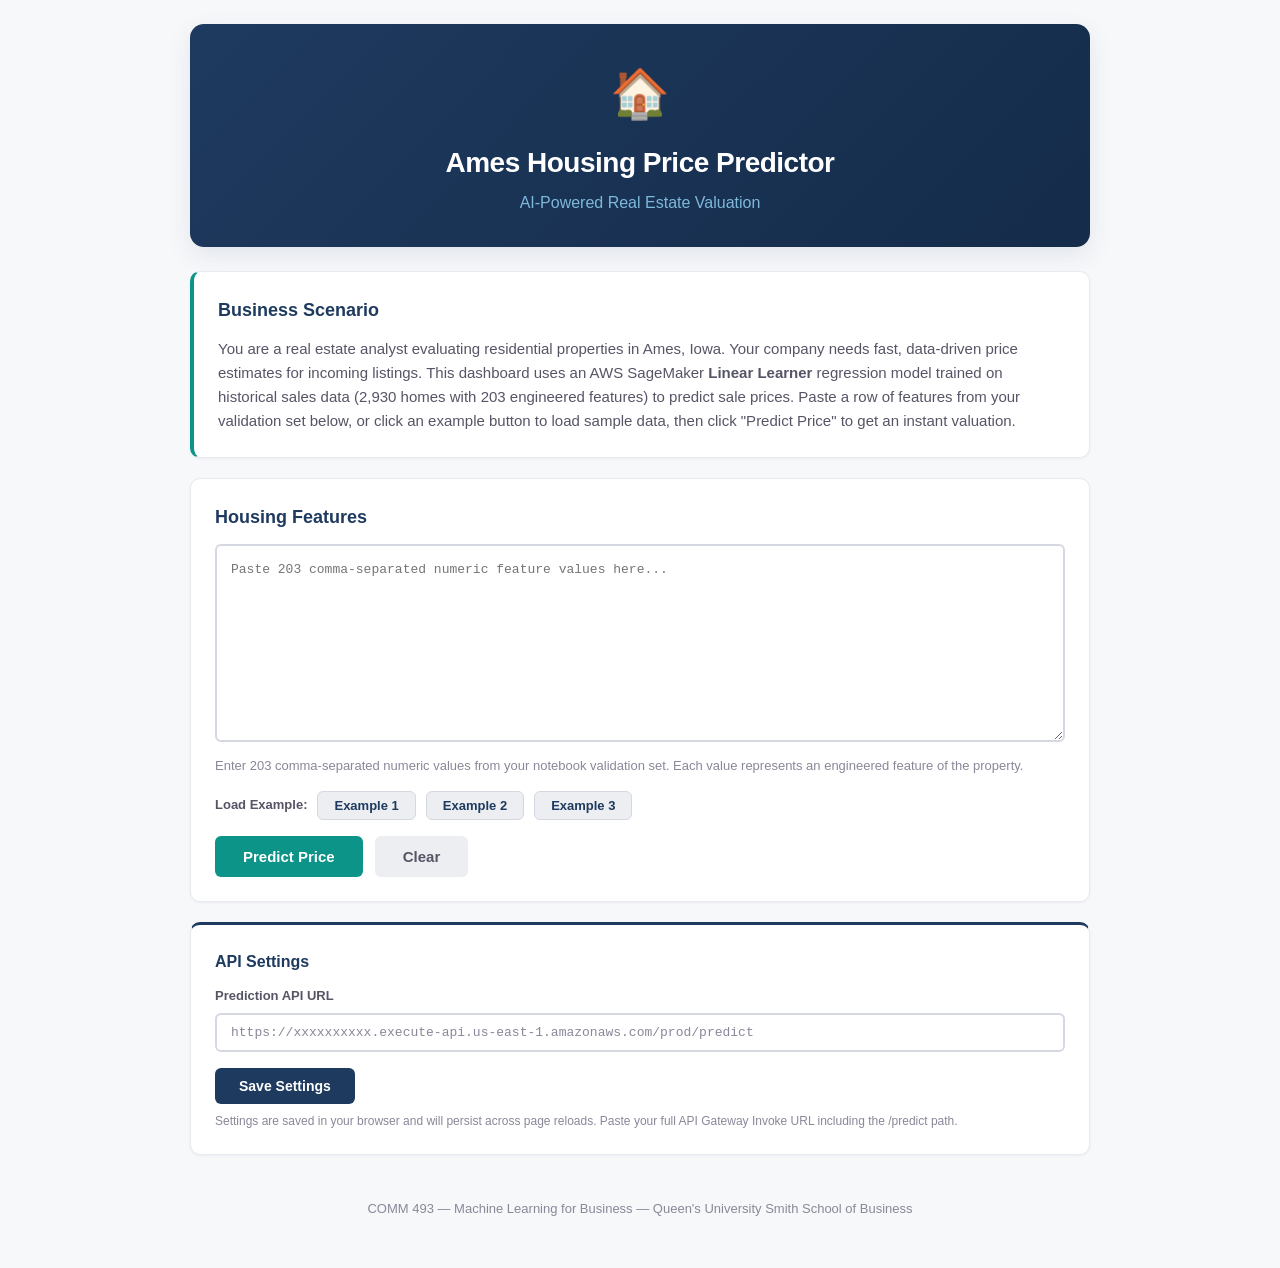
==== WEB/LINEAR_LEARNER/HTML-JS-CSS/index.html @ 484bcf17 "UPDATED REPOSITORY" ====
<!DOCTYPE html>
<html lang="en">
<head>
  <meta charset="UTF-8">
  <meta name="viewport" content="width=device-width, initial-scale=1.0">
  <title>Ames Housing Price Predictor</title>
  <link rel="stylesheet" href="style.css">
</head>
<body>

  <div class="dashboard">

    <!-- ========== Header ========== -->
    <header class="header">
      <div class="header-icon">&#127968;</div>
      <h1>Ames Housing Price Predictor</h1>
      <p class="tagline">AI-Powered Real Estate Valuation</p>
    </header>

    <!-- ========== Scenario Card ========== -->
    <div class="card scenario-card">
      <h2 class="card-title">Business Scenario</h2>
      <p>
        You are a real estate analyst evaluating residential properties in Ames, Iowa.
        Your company needs fast, data-driven price estimates for incoming listings.
        This dashboard uses an AWS SageMaker <strong>Linear Learner</strong> regression model
        trained on historical sales data (2,930 homes with 203 engineered features) to predict
        sale prices. Paste a row of features from your validation set below, or click an
        example button to load sample data, then click "Predict Price" to get an instant valuation.
      </p>
    </div>

    <!-- ========== Input Section ========== -->
    <div class="card input-section">
      <h2 class="card-title">Housing Features</h2>
      <textarea id="featureInput" rows="8" placeholder="Paste 203 comma-separated numeric feature values here..."></textarea>
      <p class="textarea-hint">Enter 203 comma-separated numeric values from your notebook validation set. Each value represents an engineered feature of the property.</p>

      <div class="example-row">
        <span class="example-label">Load Example:</span>
        <button class="btn btn-example" data-example="1">Example 1</button>
        <button class="btn btn-example" data-example="2">Example 2</button>
        <button class="btn btn-example" data-example="3">Example 3</button>
      </div>

      <div class="button-row">
        <button id="predictBtn" class="btn btn-primary">Predict Price</button>
        <button id="clearBtn" class="btn btn-secondary">Clear</button>
      </div>
    </div>

    <!-- ========== Progress Indicator ========== -->
    <div id="progressIndicator" class="progress-indicator">
      <div class="progress-step" id="progressStep1">
        <div class="step-icon">1</div>
        <div class="step-text">Sending Features</div>
      </div>
      <div class="progress-connector"></div>
      <div class="progress-step" id="progressStep2">
        <div class="step-icon">2</div>
        <div class="step-text">Predicting Price</div>
      </div>
    </div>

    <!-- ========== Results Area ========== -->
    <div id="resultsArea">
      <div id="resultPanel" class="card result-card">
        <h2 class="panel-title">Prediction Result</h2>
        <div id="predictionResult"></div>
      </div>
    </div>

    <!-- ========== Settings Section ========== -->
    <div class="card settings-card">
      <h2 class="card-title">API Settings</h2>

      <div class="setting-group">
        <label for="predictUrl">Prediction API URL</label>
        <!-- INSTRUCTION: Paste your API Gateway Invoke URL here (ending with /predict) -->
        <input type="text" id="predictUrl"
               placeholder="https://xxxxxxxxxx.execute-api.us-east-1.amazonaws.com/prod/predict">
      </div>

      <div class="settings-button-row">
        <button id="saveSettingsBtn" class="btn btn-save">Save Settings</button>
      </div>
      <p class="settings-hint">
        Settings are saved in your browser and will persist across page reloads.
        Paste your full API Gateway Invoke URL including the /predict path.
      </p>
    </div>

    <!-- ========== Footer ========== -->
    <footer class="footer">
      <p>COMM 493 &mdash; Machine Learning for Business &mdash; Queen's University Smith School of Business</p>
    </footer>

  </div>

  <script src="script.js"></script>
</body>
</html>
---- WEB/LINEAR_LEARNER/HTML-JS-CSS/style.css ----
/*
  Ames Housing Price Predictor
  Professional dashboard design system for house price prediction.
*/

/* ============================================================
   CSS Custom Properties (Design Tokens)
   ============================================================ */
:root {
    --brand: #1E3A5F;
    --brand-dark: #152C4A;
    --accent: #0D9488;
    --accent-hover: #0A7A70;
    --surface: #F7F8FA;
    --surface-dark: #ECEEF2;
    --positive: #2E7D32;
    --positive-bg: #E8F5E9;
    --text-primary: #1A1A2E;
    --text-secondary: #555566;
    --text-light: #888899;
    --border: #D5D8E0;
    --border-light: #E8EAF0;
    --white: #FFFFFF;
    --price-color: #1B5E20;
    --price-bg: #E8F5E9;
    --error: #C62828;
    --error-bg: #FFEBEE;
    --shadow-sm: 0 1px 3px rgba(30, 58, 95, 0.06);
    --shadow-md: 0 4px 12px rgba(30, 58, 95, 0.08);
    --shadow-lg: 0 8px 24px rgba(30, 58, 95, 0.1);
    --radius-sm: 6px;
    --radius-md: 10px;
    --radius-lg: 14px;
}

/* ============================================================
   Base Styles
   ============================================================ */
* {
    box-sizing: border-box;
    margin: 0;
    padding: 0;
}

body {
    background-color: var(--surface);
    font-family: "Segoe UI", "Helvetica Neue", Helvetica, Arial, sans-serif;
    color: var(--text-primary);
    line-height: 1.6;
    padding: 24px 16px;
}

/* ============================================================
   Layout
   ============================================================ */
.dashboard {
    max-width: 900px;
    margin: 0 auto;
}

/* ============================================================
   Header
   ============================================================ */
.header {
    text-align: center;
    padding: 32px 24px;
    background: linear-gradient(135deg, var(--brand), var(--brand-dark));
    color: var(--white);
    border-radius: var(--radius-lg);
    box-shadow: var(--shadow-lg);
    margin-bottom: 24px;
}

.header-icon {
    font-size: 48px;
    margin-bottom: 8px;
}

.header h1 {
    font-size: 28px;
    font-weight: 700;
    letter-spacing: -0.5px;
    margin-bottom: 4px;
}

.header .tagline {
    font-size: 16px;
    color: #7EB8DA;
    font-weight: 400;
}

/* ============================================================
   Cards (shared)
   ============================================================ */
.card {
    background: var(--white);
    border-radius: var(--radius-md);
    box-shadow: var(--shadow-sm);
    border: 1px solid var(--border-light);
    padding: 24px;
    margin-bottom: 20px;
}

.card-title {
    font-size: 18px;
    font-weight: 600;
    color: var(--brand);
    margin-bottom: 12px;
}

/* ============================================================
   Scenario Card
   ============================================================ */
.scenario-card {
    border-left: 4px solid var(--accent);
}

.scenario-card p {
    color: var(--text-secondary);
    font-size: 15px;
}

/* ============================================================
   Input Section
   ============================================================ */
.input-section textarea {
    width: 100%;
    min-height: 160px;
    padding: 14px;
    font-family: "Segoe UI Mono", "SF Mono", "Consolas", monospace;
    font-size: 13px;
    line-height: 1.6;
    color: var(--text-primary);
    border: 2px solid var(--border);
    border-radius: var(--radius-sm);
    resize: vertical;
    transition: border-color 0.2s ease;
}

.input-section textarea:focus {
    outline: none;
    border-color: var(--accent);
}

.input-section .textarea-hint {
    font-size: 13px;
    color: var(--text-light);
    margin-top: 6px;
}

.example-row {
    display: flex;
    align-items: center;
    gap: 10px;
    margin-top: 14px;
    flex-wrap: wrap;
}

.example-label {
    font-size: 13px;
    font-weight: 600;
    color: var(--text-secondary);
}

.button-row {
    display: flex;
    gap: 12px;
    margin-top: 16px;
}

/* ============================================================
   Buttons
   ============================================================ */
.btn {
    padding: 12px 28px;
    font-size: 15px;
    font-weight: 600;
    border: none;
    border-radius: var(--radius-sm);
    cursor: pointer;
    transition: background-color 0.2s ease, transform 0.1s ease;
}

.btn:active {
    transform: scale(0.98);
}

.btn:disabled {
    opacity: 0.6;
    cursor: not-allowed;
    transform: none;
}

.btn-primary {
    background-color: var(--accent);
    color: var(--white);
}

.btn-primary:hover:not(:disabled) {
    background-color: var(--accent-hover);
}

.btn-secondary {
    background-color: var(--surface-dark);
    color: var(--text-secondary);
}

.btn-secondary:hover:not(:disabled) {
    background-color: var(--border);
}

.btn-example {
    padding: 6px 16px;
    font-size: 13px;
    font-weight: 600;
    background-color: var(--surface-dark);
    color: var(--brand);
    border: 1px solid var(--border);
}

.btn-example:hover {
    background-color: var(--border);
}

/* ============================================================
   Progress Indicator
   ============================================================ */
.progress-indicator {
    display: none;
    align-items: center;
    justify-content: center;
    gap: 0;
    padding: 20px 24px;
    margin-bottom: 20px;
    background: var(--white);
    border-radius: var(--radius-md);
    box-shadow: var(--shadow-sm);
    border: 1px solid var(--border-light);
}

.progress-step {
    display: flex;
    align-items: center;
    gap: 10px;
    opacity: 0.4;
    transition: opacity 0.3s ease;
}

.progress-step.active {
    opacity: 1;
}

.progress-step.completed {
    opacity: 0.7;
}

.step-icon {
    width: 32px;
    height: 32px;
    border-radius: 50%;
    background-color: var(--border);
    color: var(--white);
    font-size: 14px;
    font-weight: 700;
    display: flex;
    align-items: center;
    justify-content: center;
    transition: background-color 0.3s ease;
}

.progress-step.active .step-icon {
    background-color: var(--accent);
    animation: pulse 1.5s infinite;
}

.progress-step.completed .step-icon {
    background-color: var(--positive);
}

.step-text {
    font-size: 14px;
    font-weight: 600;
    color: var(--text-secondary);
}

.progress-step.active .step-text {
    color: var(--text-primary);
}

.progress-connector {
    width: 40px;
    height: 2px;
    background-color: var(--border);
    margin: 0 12px;
    transition: background-color 0.3s ease;
}

.progress-connector.filled {
    background-color: var(--positive);
}

@keyframes pulse {
    0%, 100% { box-shadow: 0 0 0 0 rgba(13, 148, 136, 0.3); }
    50% { box-shadow: 0 0 0 8px rgba(13, 148, 136, 0); }
}

/* ============================================================
   Results Area
   ============================================================ */
#resultsArea {
    display: none;
}

.result-card {
    border-top: 3px solid var(--positive);
}

.panel-title {
    font-size: 18px;
    font-weight: 600;
    color: var(--brand);
    margin-bottom: 16px;
    padding-bottom: 10px;
    border-bottom: 2px solid var(--border-light);
}

/* ============================================================
   Price Display
   ============================================================ */
.price-display {
    text-align: center;
    padding: 32px 24px;
    background: var(--price-bg);
    border-radius: var(--radius-md);
    margin-bottom: 20px;
}

.price-label {
    font-size: 14px;
    font-weight: 600;
    text-transform: uppercase;
    letter-spacing: 1px;
    color: var(--text-secondary);
    margin-bottom: 8px;
}

.price-value {
    font-size: 48px;
    font-weight: 700;
    color: var(--price-color);
    line-height: 1.2;
}

/* ============================================================
   Result Details
   ============================================================ */
.result-details {
    display: flex;
    gap: 16px;
    flex-wrap: wrap;
}

.detail-item {
    flex: 1;
    min-width: 150px;
    background: var(--surface);
    border-radius: var(--radius-sm);
    padding: 14px 16px;
    border: 1px solid var(--border-light);
}

.detail-label {
    display: block;
    font-size: 11px;
    font-weight: 600;
    text-transform: uppercase;
    letter-spacing: 0.5px;
    color: var(--text-light);
    margin-bottom: 4px;
}

.detail-value {
    display: block;
    font-size: 16px;
    font-weight: 600;
    color: var(--text-primary);
}

/* ============================================================
   Settings Section
   ============================================================ */
.settings-card {
    border-top: 3px solid var(--brand);
}

.settings-card .card-title {
    font-size: 16px;
}

.setting-group {
    margin-bottom: 16px;
}

.setting-group:last-of-type {
    margin-bottom: 0;
}

.setting-group label {
    display: block;
    font-size: 13px;
    font-weight: 600;
    color: var(--text-secondary);
    margin-bottom: 6px;
}

.setting-group input[type="text"] {
    width: 100%;
    padding: 10px 14px;
    font-family: "Segoe UI Mono", "SF Mono", "Consolas", monospace;
    font-size: 13px;
    color: var(--text-primary);
    border: 2px solid var(--border);
    border-radius: var(--radius-sm);
    transition: border-color 0.2s ease;
}

.setting-group input[type="text"]:focus {
    outline: none;
    border-color: var(--accent);
}

.setting-group input[type="text"]::placeholder {
    color: var(--text-light);
}

.settings-button-row {
    margin-top: 16px;
}

.btn-save {
    background-color: var(--brand);
    color: var(--white);
    padding: 10px 24px;
    font-size: 14px;
}

.btn-save:hover:not(:disabled) {
    background-color: var(--brand-dark);
}

.btn-saved {
    background-color: var(--positive) !important;
}

.settings-hint {
    font-size: 12px;
    color: var(--text-light);
    margin-top: 8px;
    line-height: 1.5;
}

/* ============================================================
   Footer
   ============================================================ */
.footer {
    text-align: center;
    padding: 24px;
    color: var(--text-light);
    font-size: 13px;
}

/* ============================================================
   Utility Classes
   ============================================================ */
.loading {
    text-align: center;
    color: var(--text-light);
    font-style: italic;
    padding: 20px;
}

.error-message {
    color: var(--error);
    background-color: var(--error-bg);
    padding: 12px 16px;
    border-radius: var(--radius-sm);
    font-size: 14px;
}

.no-results {
    text-align: center;
    color: var(--text-light);
    padding: 20px;
}

/* ============================================================
   Responsive Design
   ============================================================ */
@media (max-width: 640px) {
    body {
        padding: 12px 8px;
    }

    .header {
        padding: 24px 16px;
    }

    .header h1 {
        font-size: 22px;
    }

    .price-value {
        font-size: 36px;
    }

    .result-details {
        flex-direction: column;
    }

    .detail-item {
        min-width: 100%;
    }

    .button-row {
        flex-direction: column;
    }

    .btn {
        width: 100%;
        text-align: center;
    }

    .example-row {
        flex-direction: column;
        align-items: flex-start;
    }

    .progress-indicator {
        flex-wrap: wrap;
        gap: 8px;
    }

    .progress-connector {
        display: none;
    }
}
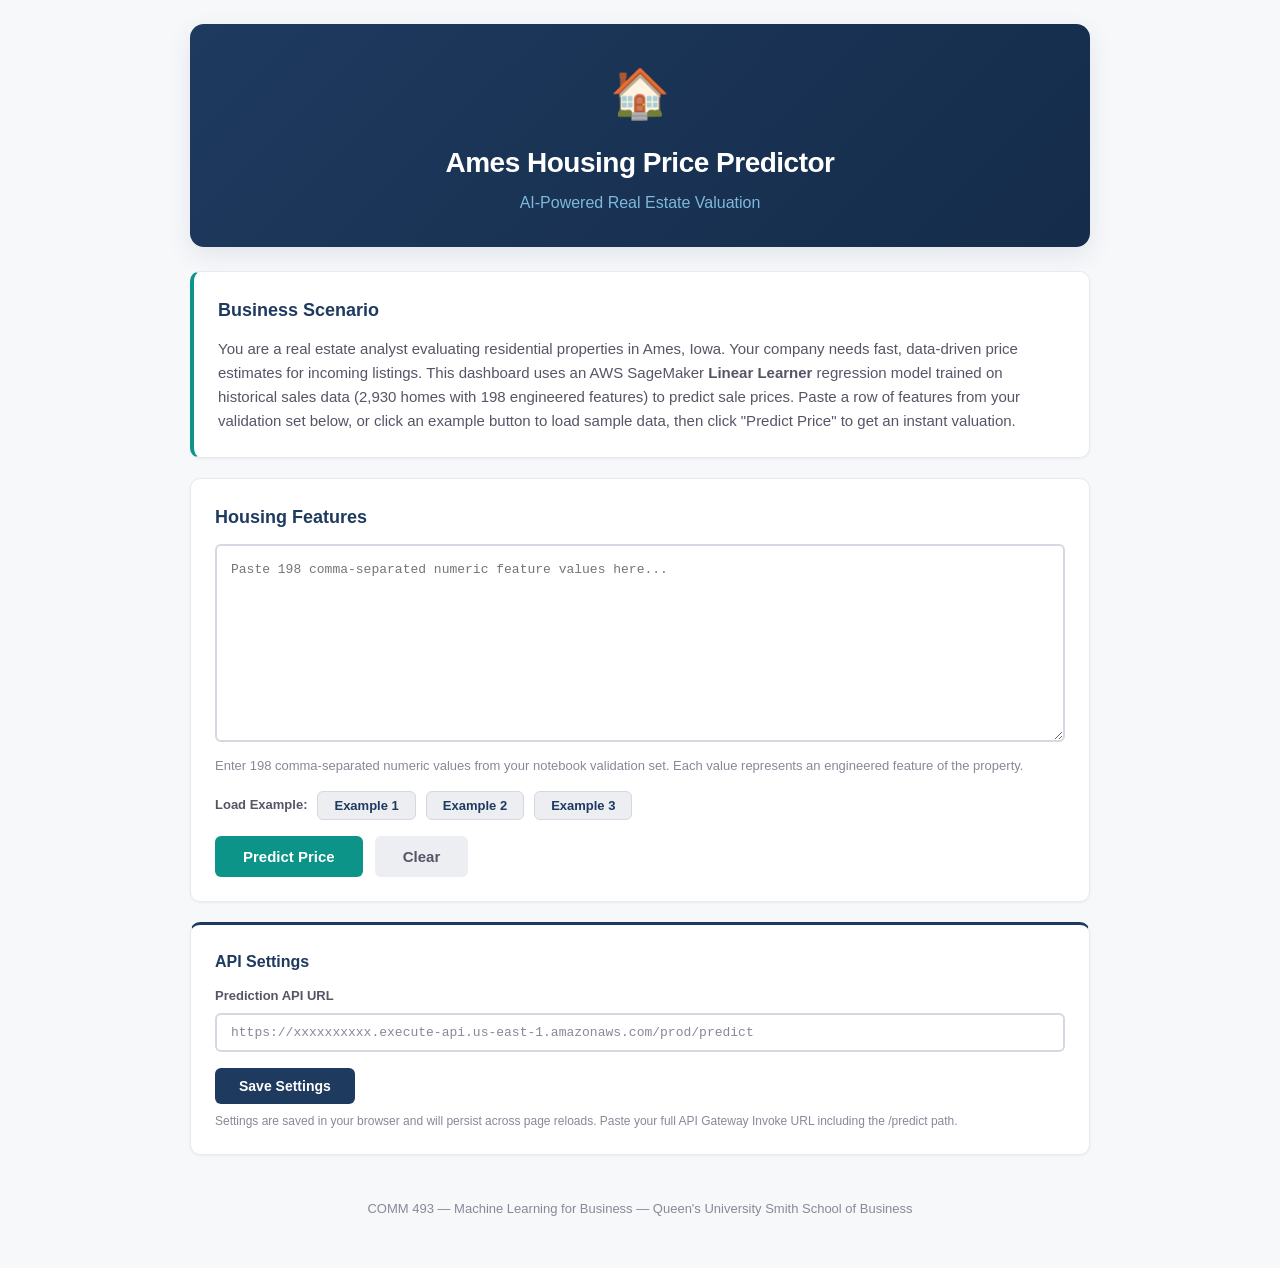
==== commit 9ef2152d: "MINOR CHANGES" ====
--- a/WEB/LINEAR_LEARNER/HTML-JS-CSS/index.html
+++ b/WEB/LINEAR_LEARNER/HTML-JS-CSS/index.html
@@ -24,7 +24,7 @@
         You are a real estate analyst evaluating residential properties in Ames, Iowa.
         Your company needs fast, data-driven price estimates for incoming listings.
         This dashboard uses an AWS SageMaker <strong>Linear Learner</strong> regression model
-        trained on historical sales data (2,930 homes with 203 engineered features) to predict
+        trained on historical sales data (2,930 homes with 198 engineered features) to predict
         sale prices. Paste a row of features from your validation set below, or click an
         example button to load sample data, then click "Predict Price" to get an instant valuation.
       </p>
@@ -33,8 +33,8 @@
     <!-- ========== Input Section ========== -->
     <div class="card input-section">
       <h2 class="card-title">Housing Features</h2>
-      <textarea id="featureInput" rows="8" placeholder="Paste 203 comma-separated numeric feature values here..."></textarea>
-      <p class="textarea-hint">Enter 203 comma-separated numeric values from your notebook validation set. Each value represents an engineered feature of the property.</p>
+      <textarea id="featureInput" rows="8" placeholder="Paste 198 comma-separated numeric feature values here..."></textarea>
+      <p class="textarea-hint">Enter 198 comma-separated numeric values from your notebook validation set. Each value represents an engineered feature of the property.</p>
 
       <div class="example-row">
         <span class="example-label">Load Example:</span>
